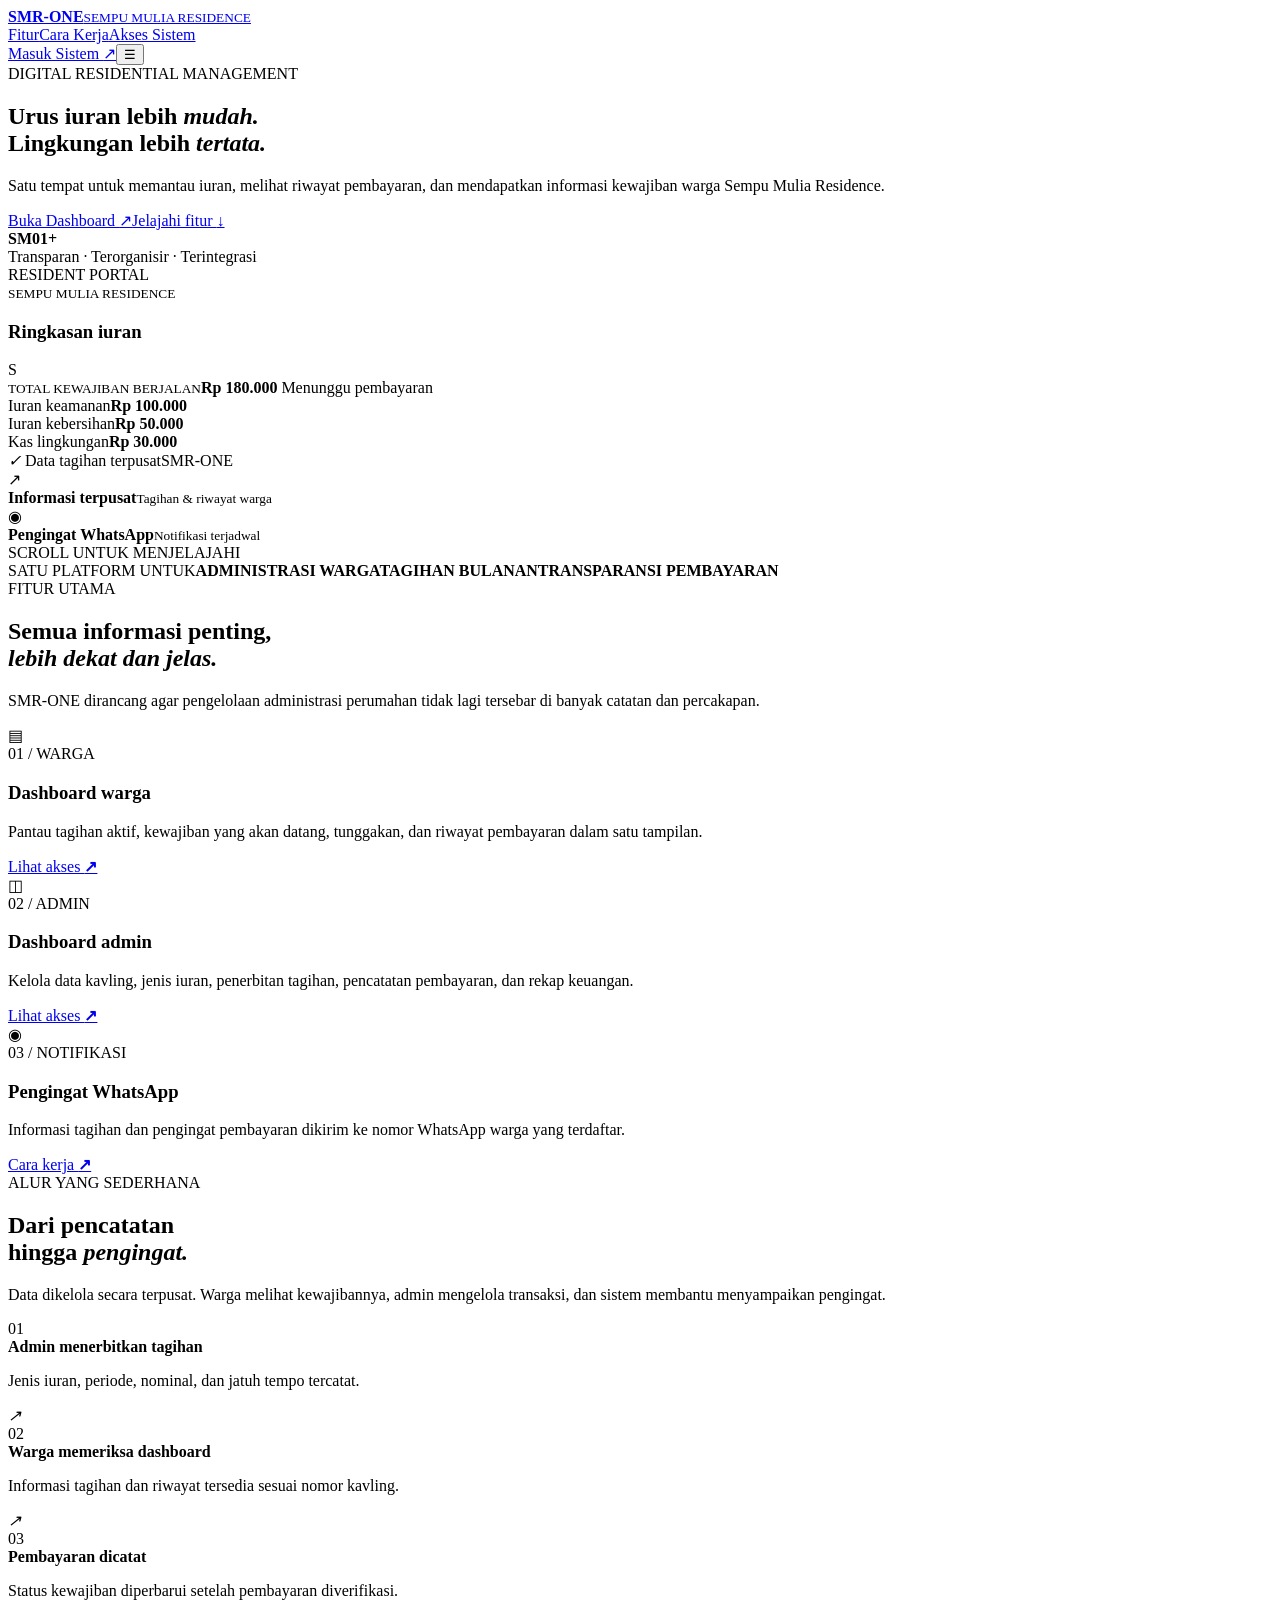
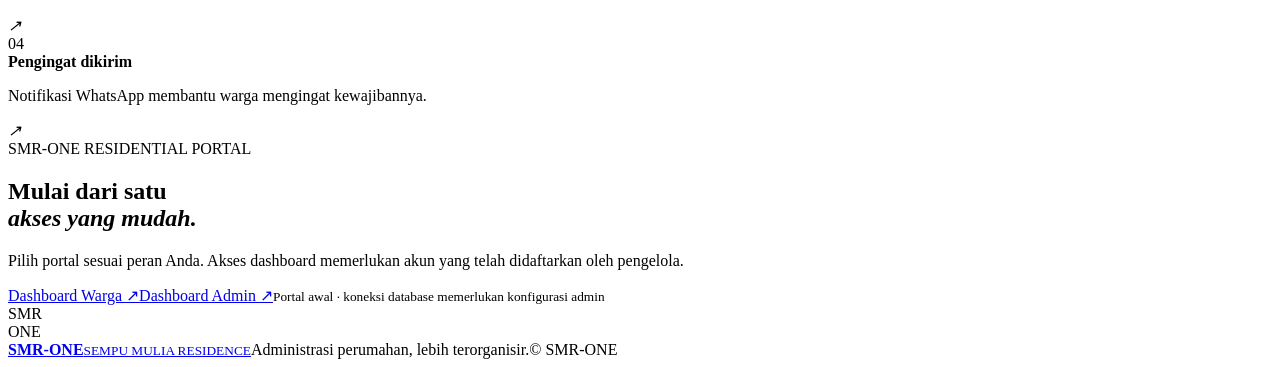
==== index.html @ d4a80c66 "Create SMR-ONE initial web foundation" ====
<!doctype html>
<html lang="id">
<head>
<meta charset="utf-8"><meta name="viewport" content="width=device-width,initial-scale=1">
<meta name="theme-color" content="#101b2d"><meta name="description" content="SMR-ONE, sistem informasi iuran warga Sempu Mulia Residence.">
<title>SMR-ONE | Sempu Mulia Residence</title>
<link rel="preconnect" href="https://fonts.googleapis.com"><link rel="preconnect" href="https://fonts.gstatic.com" crossorigin>
<link href="https://fonts.googleapis.com/css2?family=DM+Sans:wght@400;500;600;700&family=Manrope:wght@400;500;600;700;800&display=swap" rel="stylesheet">
<link rel="stylesheet" href="assets/css/styles.css">
</head>
<body>
<div class="ambient ambient-one"></div><div class="ambient ambient-two"></div>
<header class="site-header">
<a class="brand" href="#home"><span class="brand-mark"><span></span><span></span><span></span></span><span><strong>SMR-ONE</strong><small>SEMPU MULIA RESIDENCE</small></span></a>
<nav class="main-nav"><a href="#fitur">Fitur</a><a href="#cara-kerja">Cara Kerja</a><a href="#akses">Akses Sistem</a></nav>
<a class="header-link" href="#akses">Masuk Sistem <span>↗</span></a><button class="menu-toggle" aria-label="Buka menu" aria-expanded="false">☰</button>
</header>
<main id="home">
<section class="hero section-wrap">
<div class="hero-copy reveal"><div class="eyebrow"><i></i> DIGITAL RESIDENTIAL MANAGEMENT</div>
<h1>Urus iuran lebih <em>mudah.</em><br>Lingkungan lebih <em>tertata.</em></h1>
<p class="hero-lead">Satu tempat untuk memantau iuran, melihat riwayat pembayaran, dan mendapatkan informasi kewajiban warga Sempu Mulia Residence.</p>
<div class="hero-actions"><a class="button button-primary" href="#akses">Buka Dashboard <span>↗</span></a><a class="text-button" href="#fitur">Jelajahi fitur <span>↓</span></a></div>
<div class="hero-proof"><div class="proof-avatars"><b>SM</b><b>01</b><b>+</b></div><span>Transparan · Terorganisir · Terintegrasi</span></div></div>
<div class="hero-visual reveal delay-one"><div class="orbit orbit-a"></div><div class="orbit orbit-b"></div><div class="visual-label"><i class="pulse"></i> RESIDENT PORTAL</div>
<div class="preview-card"><div class="preview-top"><div><small>SEMPU MULIA RESIDENCE</small><h3>Ringkasan iuran</h3></div><div class="mini-logo">S</div></div>
<div class="preview-balance"><small>TOTAL KEWAJIBAN BERJALAN</small><strong>Rp 180.000</strong><span class="status-pill"><i></i> Menunggu pembayaran</span></div>
<div class="preview-lines"><div><span>Iuran keamanan</span><b>Rp 100.000</b></div><div><span>Iuran kebersihan</span><b>Rp 50.000</b></div><div><span>Kas lingkungan</span><b>Rp 30.000</b></div></div>
<div class="preview-footer"><span><i class="tiny-check">✓</i> Data tagihan terpusat</span><span>SMR-ONE</span></div></div>
<div class="float-note note-top"><span class="note-icon">↗</span><div><b>Informasi terpusat</b><small>Tagihan & riwayat warga</small></div></div>
<div class="float-note note-bottom"><span class="wa-icon">◉</span><div><b>Pengingat WhatsApp</b><small>Notifikasi terjadwal</small></div><i class="live-dot"></i></div><div class="visual-glow"></div></div>
<div class="hero-scroll"><span></span> SCROLL UNTUK MENJELAJAHI</div>
</section>
<section class="trust-strip"><div class="section-wrap trust-inner"><span>SATU PLATFORM UNTUK</span><b>ADMINISTRASI WARGA</b><i></i><b>TAGIHAN BULANAN</b><i></i><b>TRANSPARANSI PEMBAYARAN</b></div></section>
<section class="features section-wrap" id="fitur"><div class="section-heading reveal"><div class="eyebrow">FITUR UTAMA</div><h2>Semua informasi penting,<br><em>lebih dekat dan jelas.</em></h2><p>SMR-ONE dirancang agar pengelolaan administrasi perumahan tidak lagi tersebar di banyak catatan dan percakapan.</p></div>
<div class="feature-grid">
<article class="feature-card reveal"><div class="feature-icon blue">▤</div><span class="feature-number">01 / WARGA</span><h3>Dashboard warga</h3><p>Pantau tagihan aktif, kewajiban yang akan datang, tunggakan, dan riwayat pembayaran dalam satu tampilan.</p><a href="#akses">Lihat akses <b>↗</b></a></article>
<article class="feature-card reveal delay-one"><div class="feature-icon green">◫</div><span class="feature-number">02 / ADMIN</span><h3>Dashboard admin</h3><p>Kelola data kavling, jenis iuran, penerbitan tagihan, pencatatan pembayaran, dan rekap keuangan.</p><a href="#akses">Lihat akses <b>↗</b></a></article>
<article class="feature-card reveal delay-two"><div class="feature-icon amber">◉</div><span class="feature-number">03 / NOTIFIKASI</span><h3>Pengingat WhatsApp</h3><p>Informasi tagihan dan pengingat pembayaran dikirim ke nomor WhatsApp warga yang terdaftar.</p><a href="#cara-kerja">Cara kerja <b>↗</b></a></article>
</div></section>
<section class="workflow" id="cara-kerja"><div class="section-wrap workflow-inner"><div class="workflow-copy reveal"><div class="eyebrow">ALUR YANG SEDERHANA</div><h2>Dari pencatatan<br>hingga <em>pengingat.</em></h2><p>Data dikelola secara terpusat. Warga melihat kewajibannya, admin mengelola transaksi, dan sistem membantu menyampaikan pengingat.</p></div>
<div class="steps"><div class="step reveal"><span>01</span><div><b>Admin menerbitkan tagihan</b><p>Jenis iuran, periode, nominal, dan jatuh tempo tercatat.</p></div><i>↗</i></div>
<div class="step reveal delay-one"><span>02</span><div><b>Warga memeriksa dashboard</b><p>Informasi tagihan dan riwayat tersedia sesuai nomor kavling.</p></div><i>↗</i></div>
<div class="step reveal delay-two"><span>03</span><div><b>Pembayaran dicatat</b><p>Status kewajiban diperbarui setelah pembayaran diverifikasi.</p></div><i>↗</i></div>
<div class="step reveal delay-three"><span>04</span><div><b>Pengingat dikirim</b><p>Notifikasi WhatsApp membantu warga mengingat kewajibannya.</p></div><i>↗</i></div></div></div></section>
<section class="access section-wrap" id="akses"><div class="access-panel reveal"><div><div class="eyebrow">SMR-ONE RESIDENTIAL PORTAL</div><h2>Mulai dari satu<br><em>akses yang mudah.</em></h2><p>Pilih portal sesuai peran Anda. Akses dashboard memerlukan akun yang telah didaftarkan oleh pengelola.</p></div>
<div class="access-actions"><a class="button button-light" href="app.html?role=resident">Dashboard Warga <span>↗</span></a><a class="button button-outline" href="app.html?role=admin">Dashboard Admin <span>↗</span></a><small>Portal awal · koneksi database memerlukan konfigurasi admin</small></div><div class="access-decoration">SMR<br><span>ONE</span></div></div></section>
</main>
<footer class="site-footer"><div class="section-wrap footer-inner"><a class="brand footer-brand" href="#home"><span class="brand-mark"><span></span><span></span><span></span></span><span><strong>SMR-ONE</strong><small>SEMPU MULIA RESIDENCE</small></span></a><span>Administrasi perumahan, lebih terorganisir.</span><span>© <span id="year"></span> SMR-ONE</span></div></footer>
<script src="assets/js/main.js"></script></body></html>
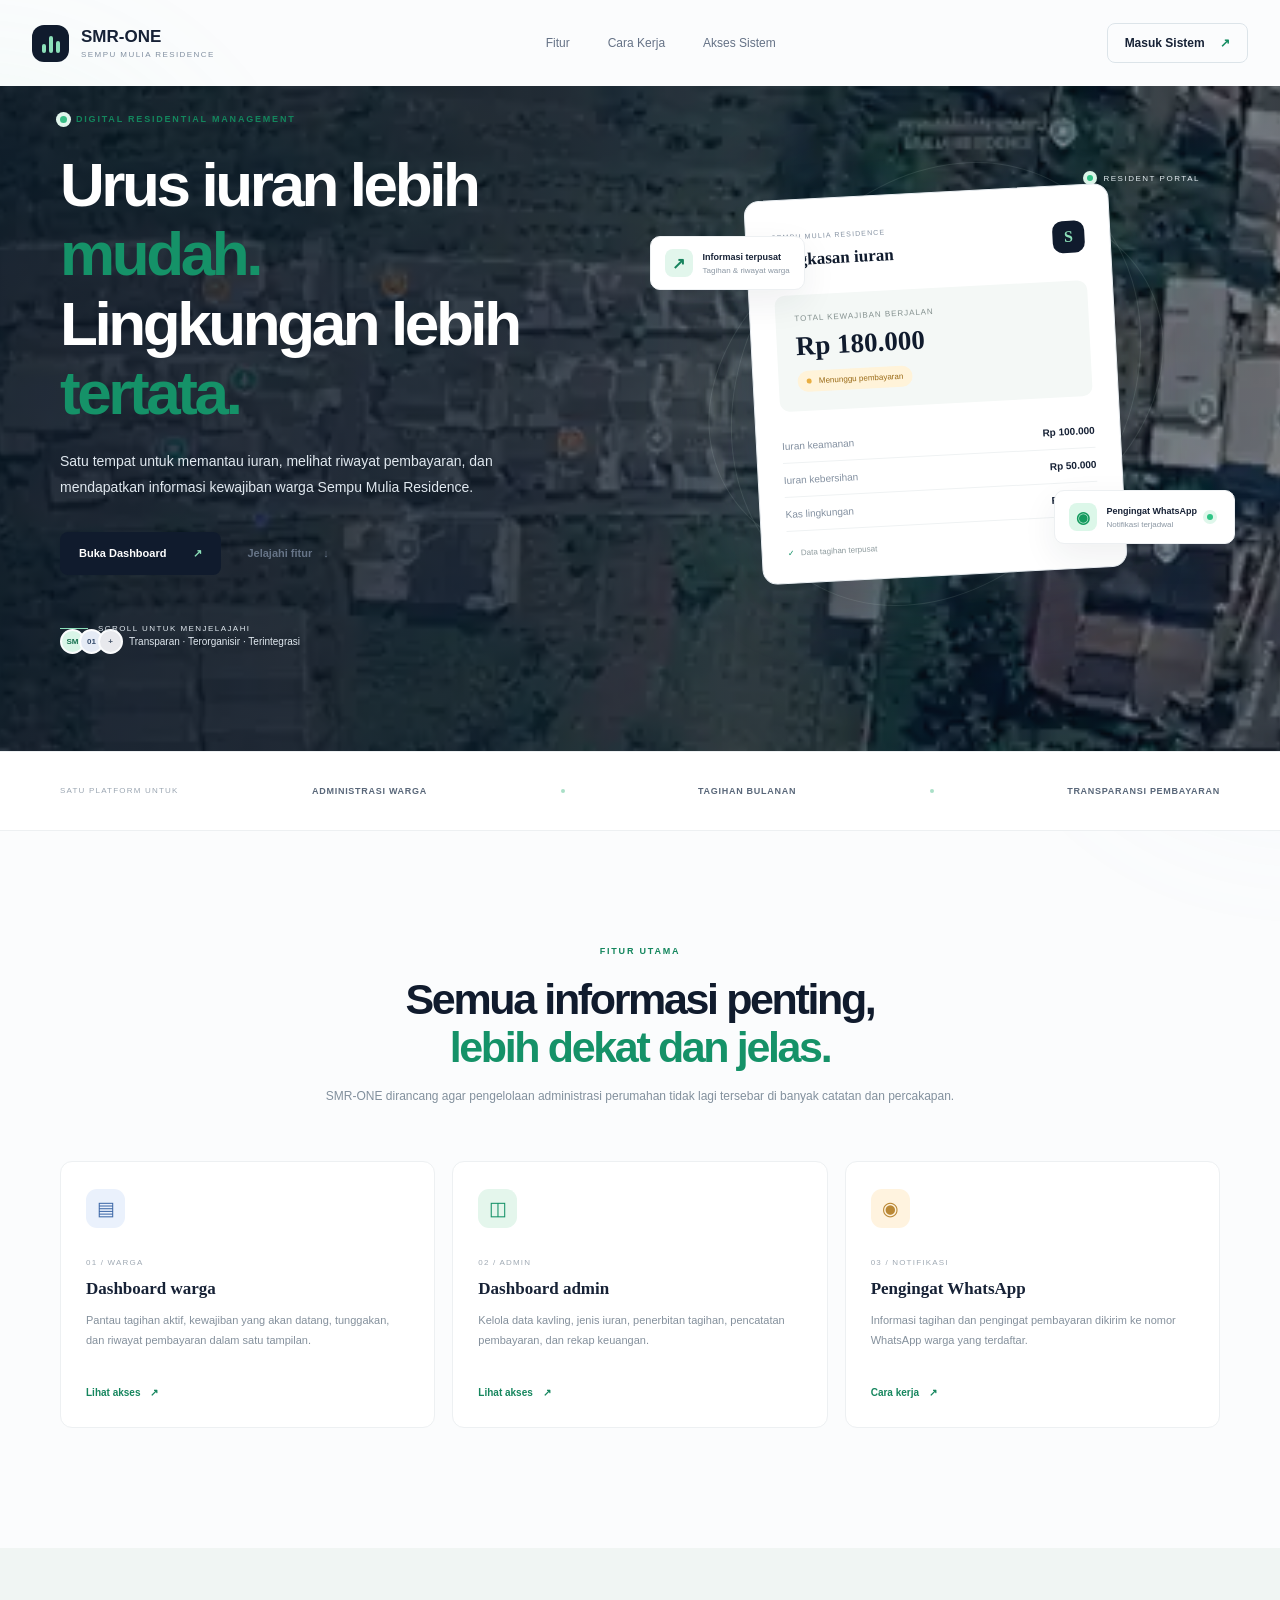
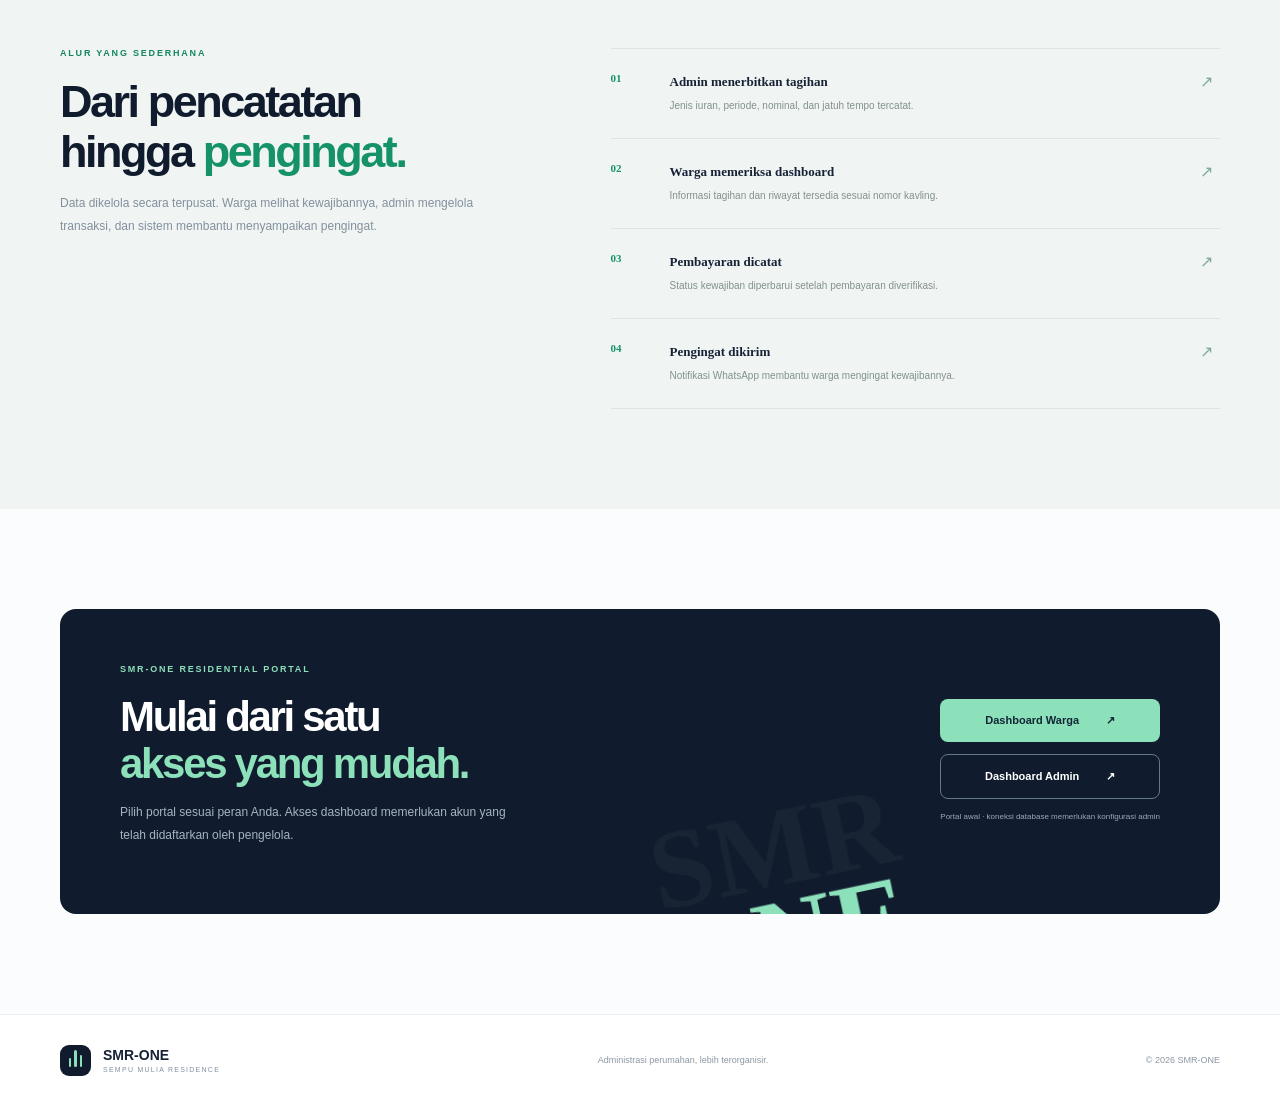
==== commit 743a7e12: "Fix homepage aerial map background and bust CSS cache" ====
--- a/index.html
+++ b/index.html
@@ -6,7 +6,7 @@
 <title>SMR-ONE | Sempu Mulia Residence</title>
 <link rel="preconnect" href="https://fonts.googleapis.com"><link rel="preconnect" href="https://fonts.gstatic.com" crossorigin>
 <link href="https://fonts.googleapis.com/css2?family=DM+Sans:wght@400;500;600;700&family=Manrope:wght@400;500;600;700;800&display=swap" rel="stylesheet">
-<link rel="stylesheet" href="assets/css/styles.css">
+<link rel="stylesheet" href="assets/css/styles.css?v=20261125-mapfix">
 </head>
 <body>
 <div class="ambient ambient-one"></div><div class="ambient ambient-two"></div>
--- a/assets/css/styles.css
+++ b/assets/css/styles.css
@@ -0,0 +1,193 @@
+:root{--navy:#101b2d;--ink:#172236;--muted:#718096;--line:#e8edf2;--paper:#fbfcfd;--green:#8ce0ba}*{box-sizing:border-box}html{scroll-behavior:smooth}body{margin:0;background:var(--paper);color:var(--ink);font-family:"DM Sans",sans-serif;overflow-x:hidden}a{color:inherit;text-decoration:none}.section-wrap{width:min(1160px,calc(100% - 64px));margin:auto}.site-header{height:86px;width:min(1280px,calc(100% - 64px));margin:auto;display:flex;align-items:center;justify-content:space-between;position:relative;z-index:5}.brand{display:flex;align-items:center;gap:12px}.brand strong{display:block;font:800 17px Manrope,sans-serif}.brand small{display:block;font-size:8px;letter-spacing:.18em;color:#8290a1;margin-top:3px}.brand-mark{width:37px;height:37px;border-radius:12px;background:var(--navy);display:flex;align-items:end;justify-content:center;gap:3px;padding:9px}.brand-mark span{width:4px;border-radius:4px;background:var(--green)}.brand-mark span:nth-child(1){height:9px}.brand-mark span:nth-child(2){height:17px}.brand-mark span:nth-child(3){height:12px}.main-nav{display:flex;gap:38px;font-size:12px;color:#657286}.main-nav a:hover,.text-button:hover{color:#13865d}.header-link{font-size:12px;font-weight:700;border:1px solid #dce4e9;padding:12px 17px;border-radius:8px}.header-link span{margin-left:12px;color:#148c61}.menu-toggle{display:none;border:0;background:none;font-size:23px}.hero{min-height:620px;display:grid;grid-template-columns:1.02fr .98fr;align-items:center;position:relative;padding:28px 0 88px}.eyebrow{font-size:9px;font-weight:700;letter-spacing:.2em;color:#13865d;display:flex;align-items:center;gap:9px}.eyebrow>i{width:7px;height:7px;background:#38bd85;border-radius:50%;box-shadow:0 0 0 4px #e1f6ec}.hero h1,.section-heading h2,.workflow h2,.access h2{font:700 clamp(39px,5vw,62px)/1.12 Manrope,sans-serif;letter-spacing:-.055em;margin:26px 0 20px;color:var(--navy)}h1 em,h2 em{font-style:normal;color:#159268}.hero-lead{max-width:490px;color:#718096;font-size:14px;line-height:1.9}.hero-actions{display:flex;align-items:center;gap:26px;margin-top:31px}.button{display:inline-flex;align-items:center;justify-content:center;gap:27px;padding:15px 19px;border-radius:8px;font-size:11px;font-weight:700;transition:transform .25s,box-shadow .25s}.button:hover{transform:translateY(-3px);box-shadow:0 12px 25px #102b3a1c}.button-primary{background:var(--navy);color:white}.button-primary span{color:var(--green)}.text-button{font-size:11px;font-weight:700;color:#667487}.text-button span{margin-left:8px}.hero-proof{display:flex;align-items:center;gap:12px;margin-top:54px;color:#8995a3;font-size:10px}.proof-avatars{display:flex}.proof-avatars b{width:25px;height:25px;border-radius:50%;background:#d9f5e8;border:2px solid var(--paper);display:grid;place-items:center;font-size:8px;color:#14704e;margin-right:-6px}.proof-avatars b:nth-child(2){background:#e5ebf5;color:#334b6b}.proof-avatars b:nth-child(3){background:#e8e9ed;color:#48566a}.hero-visual{height:475px;position:relative;display:grid;place-items:center}.orbit{position:absolute;border:1px solid #e8eee9;border-radius:50%;transform:rotate(-22deg)}.orbit-a{width:470px;height:350px}.orbit-b{width:380px;height:470px;transform:rotate(34deg)}.visual-label{position:absolute;top:28px;right:20px;font-size:8px;letter-spacing:.19em;color:#8b98a5}.preview-card{width:min(365px,80%);position:relative;z-index:2;background:#fff;border:1px solid #e8edf1;border-radius:15px;padding:25px;box-shadow:0 24px 70px #152b3c18;transform:rotate(-3deg);animation:float 7s ease-in-out infinite}.preview-top{display:flex;align-items:center;justify-content:space-between}.preview-top small{font-size:7px;letter-spacing:.16em;color:#8491a1}.preview-top h3{font:700 17px Manrope;margin:7px 0;color:var(--navy)}.mini-logo{background:var(--navy);color:var(--green);width:32px;height:32px;border-radius:10px;display:grid;place-items:center;font:800 16px Manrope}.preview-balance{background:#f4f8f6;border-radius:10px;padding:19px;margin:18px 0}.preview-balance small{display:block;color:#84918f;font-size:8px;letter-spacing:.12em}.preview-balance strong{display:block;font:800 27px Manrope;color:var(--navy);margin:8px 0}.status-pill{font-size:8px;color:#9a6b17;background:#fff3d9;border-radius:20px;padding:6px 9px;display:inline-block}.status-pill i{display:inline-block;width:5px;height:5px;background:#e9ae40;border-radius:50%;margin-right:5px}.preview-lines div{display:flex;justify-content:space-between;padding:11px 0;border-bottom:1px solid #eff2f3;font-size:10px}.preview-lines span{color:#8491a1}.preview-lines b{font-size:10px}.preview-footer{display:flex;justify-content:space-between;margin-top:17px;color:#8d9a9d;font-size:8px}.tiny-check{color:#159268;font-style:normal;margin-right:4px}.float-note{position:absolute;z-index:3;display:flex;align-items:center;gap:10px;background:white;padding:12px 14px;border:1px solid #edf0f2;border-radius:10px;box-shadow:0 13px 35px #162c3b12}.float-note b,.float-note small{display:block}.float-note b{font-size:9px}.float-note small{font-size:8px;color:#8b97a3;margin-top:4px}.note-top{top:90px;left:-2px;animation:float 6s ease-in-out infinite reverse}.note-bottom{bottom:77px;right:-15px;animation:float 6s 1s ease-in-out infinite}.note-icon,.wa-icon{width:28px;height:28px;border-radius:8px;display:grid;place-items:center;background:#e2f6ec;color:#16835d;font-weight:700}.wa-icon{background:#dcf7e9;color:#159b5f}.visual-glow{position:absolute;width:300px;height:300px;background:#c6f1dc;filter:blur(90px);opacity:.32}.pulse,.live-dot{display:inline-block;width:6px;height:6px;border-radius:50%;background:#30c486;margin-right:7px;box-shadow:0 0 0 4px #dff7eb;animation:pulse 2s infinite}.hero-scroll{position:absolute;bottom:30px;left:0;font-size:8px;letter-spacing:.18em;color:#9aa5af;display:flex;align-items:center;gap:10px}.hero-scroll span{width:28px;height:1px;background:#8ed7b7}.trust-strip{border-block:1px solid #edf0f2;background:#fff}.trust-inner{min-height:78px;display:flex;align-items:center;justify-content:space-between;gap:18px}.trust-inner span{font-size:8px;letter-spacing:.15em;color:#9ba6b2}.trust-inner b{font-size:9px;letter-spacing:.08em;color:#596779}.trust-inner i{width:4px;height:4px;border-radius:50%;background:#a9dfc7}.features{padding:115px 0 120px}.section-heading{text-align:center;max-width:650px;margin:0 auto 53px}.section-heading .eyebrow{justify-content:center}.section-heading h2,.workflow h2,.access h2{font-size:43px;margin:19px 0 14px}.section-heading p,.workflow-copy p,.access p{color:#82909d;font-size:12px;line-height:1.9}.feature-grid{display:grid;grid-template-columns:repeat(3,1fr);gap:17px}.feature-card{background:#fff;border:1px solid #edf0f2;border-radius:12px;padding:27px 25px;min-height:250px;transition:transform .3s,border .3s,box-shadow .3s}.feature-card:hover{transform:translateY(-7px);border-color:#cdebdc;box-shadow:0 20px 45px #1933480c}.feature-icon{width:39px;height:39px;border-radius:11px;display:grid;place-items:center;font-size:19px;margin-bottom:23px}.feature-icon.blue{background:#eaf1fc;color:#416ba9}.feature-icon.green{background:#e4f6ec;color:#159268}.feature-icon.amber{background:#fff3df;color:#ba8836}.feature-number{font-size:8px;letter-spacing:.15em;color:#a0aab4}.feature-card h3{font:700 17px Manrope;margin:10px 0}.feature-card p{font-size:11px;line-height:1.85;color:#84909c;min-height:61px}.feature-card>a{font-size:10px;font-weight:700;color:#16865e;display:inline-flex;gap:10px}.workflow{background:#f0f5f3;padding:100px 0}.workflow-inner{display:grid;grid-template-columns:.85fr 1.15fr;gap:100px}.workflow-copy{position:sticky;top:80px;align-self:start}.workflow-copy h2{font-size:45px}.steps{border-top:1px solid #dce6e1}.step{display:grid;grid-template-columns:43px 1fr 20px;align-items:start;gap:16px;padding:23px 0;border-bottom:1px solid #dce6e1}.step>span{font:700 11px Manrope;color:#159268}.step b{font:700 13px Manrope}.step p{font-size:10px;color:#82908d;line-height:1.8;margin:7px 0 0}.step>i{font-style:normal;color:#7da995}.access{padding:100px 0}.access-panel{position:relative;overflow:hidden;background:var(--navy);border-radius:16px;padding:55px 60px;display:flex;align-items:center;justify-content:space-between;color:#fff}.access .eyebrow{color:var(--green)}.access h2{color:#fff;font-size:42px}.access h2 em{color:var(--green)}.access p{max-width:390px;color:#a6b4c2}.access-actions{display:flex;flex-direction:column;gap:12px;position:relative;z-index:2;min-width:205px}.button-light{background:var(--green);color:#112536}.button-outline{border:1px solid #65778a;color:#fff}.access-actions small{font-size:8px;color:#9aa9b9;line-height:1.6}.access-decoration{position:absolute;right:27%;bottom:-68px;font:800 112px/.8 Manrope;color:#ffffff08;transform:rotate(-12deg);pointer-events:none}.access-decoration span{color:#8ce0ba}.site-footer{border-top:1px solid #e9eef0;background:white}.footer-inner{min-height:91px;display:flex;align-items:center;justify-content:space-between;gap:20px}.footer-brand .brand-mark{width:31px;height:31px;border-radius:9px}.footer-brand strong{font-size:14px}.footer-brand small{font-size:7px}.footer-inner>span{font-size:9px;color:#8b97a3}.ambient{position:absolute;width:350px;height:350px;pointer-events:none;filter:blur(110px);opacity:.13;border-radius:50%;z-index:-1}.ambient-one{background:#75dcb0;top:120px;left:-200px}.ambient-two{background:#a3c7e9;top:400px;right:-200px}@keyframes float{0%,100%{translate:0 0}50%{translate:0 -10px}}@keyframes pulse{50%{box-shadow:0 0 0 7px #dff7eb88}}.reveal{opacity:0;transform:translateY(22px);transition:opacity .8s ease,transform .8s cubic-bezier(.2,.7,.2,1)}.reveal.visible{opacity:1;transform:translateY(0)}.delay-one{transition-delay:.12s}.delay-two{transition-delay:.22s}.delay-three{transition-delay:.32s}@media(max-width:800px){.site-header{height:72px}.main-nav{display:none;position:absolute;top:65px;left:0;right:0;padding:20px;background:white;border:1px solid var(--line);border-radius:12px;box-shadow:0 15px 35px #152b3c12;flex-direction:column;gap:20px}.main-nav.open{display:flex}.header-link{margin-left:auto;margin-right:17px}.menu-toggle{display:block}.hero{grid-template-columns:1fr;padding-top:65px;gap:20px}.hero h1{font-size:clamp(39px,9vw,58px)}.hero-visual{height:420px}.hero-scroll{display:none}.trust-inner{flex-wrap:wrap;justify-content:center;padding:18px 0;height:auto}.trust-inner span{width:100%;text-align:center}.trust-inner b{font-size:8px}.features{padding:80px 0}.feature-grid{grid-template-columns:1fr}.feature-card{min-height:0}.feature-card p{min-height:0}.workflow-inner{grid-template-columns:1fr;gap:35px}.workflow-copy{position:static}.access-panel{padding:40px 30px;display:block}.access-actions{margin-top:25px;max-width:260px}.access-decoration{right:0}.footer-inner{padding:22px 0;flex-wrap:wrap}.footer-inner>span{width:100%}}@media(max-width:480px){.section-wrap,.site-header{width:calc(100% - 38px)}.header-link{font-size:10px;padding:10px}.hero{padding-top:48px}.hero h1{font-size:39px}.hero-lead{font-size:12px}.hero-actions{gap:17px}.hero-visual{height:370px}.preview-card{padding:18px;width:84%}.preview-balance strong{font-size:23px}.note-top{left:-4px;top:48px}.note-bottom{right:-6px;bottom:48px}.float-note{padding:9px}.float-note b{font-size:8px}.float-note small{font-size:7px}.orbit-a{width:330px}.orbit-b{height:360px}.section-heading h2,.workflow h2,.access h2{font-size:35px}.workflow{padding:75px 0}.access{padding:70px 0}.access-panel{padding:35px 23px}.trust-inner{gap:11px}.trust-inner b{font-size:7px}}@media(prefers-reduced-motion:reduce){*,*::before,*::after{scroll-behavior:auto!important;animation-duration:.01ms!important;animation-iteration-count:1!important;transition-duration:.01ms!important}.reveal{opacity:1;transform:none}}
+/* SMR-ONE: authentic residential aerial hero background */
+.hero{
+ width:100%;
+ padding-left:max(32px,calc((100vw - 1160px)/2));
+ padding-right:max(32px,calc((100vw - 1160px)/2));
+ background-image:linear-gradient(90deg,rgba(9,22,37,.91) 0%,rgba(9,22,37,.78) 43%,rgba(9,22,37,.42) 72%,rgba(9,22,37,.28) 100%),url('../images/smr-one-residence.webp');
+ background-size:cover;
+ background-position:center 48%;
+ border-radius:0;
+}
+.hero h1{color:#fff}
+.hero-lead{color:#d2dce5}
+.hero-proof{color:#d4dce4}
+.hero-scroll{color:#d1dce4}
+.hero-scroll span{background:#8ce0ba}
+.hero-visual .orbit{border-color:#d6eee1;opacity:.27}
+.hero-visual .visual-label{color:#d6e4eb}
+.hero-visual .visual-glow{background:#8ce0ba;opacity:.19}
+@media(max-width:800px){
+ .hero{padding-left:32px;padding-right:32px;background-position:57% center}
+}
+@media(max-width:480px){
+ .hero{padding-left:19px;padding-right:19px;background-position:54% center}
+}
+
+/* Responsive system: desktop, laptop, tablet, and mobile */
+img,svg,video,canvas{max-width:100%;height:auto}
+html{scroll-padding-top:84px}
+body{min-width:320px}
+button,a,input,select,textarea{touch-action:manipulation}
+.site-header{gap:16px}
+.hero{isolation:isolate;min-width:0}
+.hero-copy,.hero-visual,.feature-card,.workflow-copy,.steps,.access-panel{min-width:0}
+.hero h1{overflow-wrap:break-word}
+.preview-card{max-width:calc(100% - 36px)}
+.feature-card,.step,.access-panel{overflow-wrap:anywhere}
+@media(min-width:1440px){
+ .section-wrap{width:min(1240px,calc(100% - 96px))}
+ .site-header{width:min(1360px,calc(100% - 96px))}
+ .hero{min-height:700px}
+}
+@media(min-width:801px) and (max-width:1100px){
+ .section-wrap{width:calc(100% - 56px)}
+ .site-header{width:calc(100% - 56px)}
+ .main-nav{gap:22px}
+ .hero{grid-template-columns:minmax(0,1fr) minmax(0,.9fr);gap:14px;min-height:590px}
+ .hero h1{font-size:clamp(40px,5.1vw,55px)}
+ .hero-visual{height:430px}
+ .orbit-a{width:390px;height:310px}
+ .orbit-b{width:320px;height:410px}
+ .note-top{left:-12px}
+ .note-bottom{right:-8px}
+ .workflow-inner{gap:48px}
+ .access-panel{gap:28px;padding:48px}
+}
+@media(max-width:800px){
+ html{scroll-padding-top:72px}
+ .site-header{width:calc(100% - 48px)}
+ .hero{width:100%;padding-left:24px;padding-right:24px;grid-template-columns:minmax(0,1fr);gap:10px}
+ .hero-copy{max-width:680px}
+ .hero-visual{width:min(100%,620px);margin:0 auto;height:410px}
+ .trust-inner{row-gap:14px}
+ .feature-grid{grid-template-columns:repeat(2,minmax(0,1fr))}
+ .workflow-inner{grid-template-columns:minmax(0,1fr);gap:30px}
+ .workflow-copy{max-width:650px}
+ .access-panel{gap:26px}
+}
+@media(max-width:600px){
+ .site-header{height:68px;width:calc(100% - 36px);gap:8px}
+ .brand{gap:9px}
+ .brand-mark{width:34px;height:34px}
+ .brand strong{font-size:15px}
+ .brand small{font-size:7px}
+ .header-link{margin-left:auto;margin-right:4px;padding:10px 11px;font-size:10px;white-space:nowrap}
+ .header-link span{margin-left:5px}
+ .menu-toggle{font-size:21px;padding:6px}
+ .main-nav{top:60px}
+ .hero{padding:43px 19px 62px;gap:0}
+ .hero h1{font-size:clamp(36px,8.7vw,48px);line-height:1.12;margin:22px 0 16px}
+ .hero-lead{font-size:12px;line-height:1.8}
+ .hero-actions{flex-wrap:wrap;gap:14px;margin-top:24px}
+ .button{padding:14px 16px;gap:16px}
+ .hero-proof{margin-top:32px;font-size:9px}
+ .hero-visual{height:355px;margin-top:8px}
+ .preview-card{width:min(340px,82%);padding:17px;transform:rotate(-1.5deg)}
+ .preview-top h3{font-size:15px}
+ .preview-balance{padding:15px;margin:14px 0}
+ .preview-balance strong{font-size:22px}
+ .preview-lines div{font-size:9px;padding:9px 0}
+ .float-note{gap:7px;padding:9px}
+ .float-note b{font-size:8px}
+ .float-note small{font-size:7px}
+ .note-top{top:35px;left:0}
+ .note-bottom{bottom:35px;right:0}
+ .orbit-a{width:290px;height:270px}
+ .orbit-b{width:260px;height:340px}
+ .visual-label{right:5px;top:8px;font-size:7px}
+ .trust-inner{width:calc(100% - 38px);gap:10px}
+ .trust-inner b{font-size:7px}
+ .features{padding:68px 0 75px}
+ .section-heading{margin-bottom:32px}
+ .section-heading h2,.workflow h2,.access h2{font-size:clamp(30px,7vw,36px)}
+ .section-heading p,.workflow-copy p,.access p{font-size:11px}
+ .feature-grid{grid-template-columns:minmax(0,1fr);gap:12px}
+ .feature-card{padding:23px;min-height:0}
+ .feature-card p{min-height:0}
+ .workflow{padding:68px 0}
+ .step{grid-template-columns:32px minmax(0,1fr) 14px;gap:10px;padding:19px 0}
+ .step b{font-size:12px}
+ .step p{font-size:10px}
+ .access{padding:62px 0}
+ .access-panel{padding:30px 22px;border-radius:13px}
+ .access-actions{max-width:none;width:100%}
+ .access-actions .button{width:100%;justify-content:space-between}
+ .access-decoration{font-size:78px;right:4px;bottom:-40px}
+ .footer-inner{gap:14px}
+ .footer-inner>span{font-size:8px}
+}
+@media(max-width:380px){
+ .site-header{width:calc(100% - 28px)}
+ .brand small{letter-spacing:.12em}
+ .header-link{font-size:9px;padding:9px}
+ .hero{padding-left:15px;padding-right:15px}
+ .hero h1{font-size:35px}
+ .hero-visual{height:325px}
+ .preview-card{width:86%;padding:14px}
+ .note-top{left:-3px}
+ .note-bottom{right:-3px}
+ .float-note{padding:7px}
+ .float-note b{font-size:7px}
+ .float-note small{font-size:6px}
+ .section-wrap{width:calc(100% - 30px)}
+}
+@media(orientation:landscape) and (max-height:500px) and (max-width:950px){
+ .hero{padding-top:28px;grid-template-columns:minmax(0,1fr) minmax(0,.9fr)}
+ .hero-visual{height:300px}
+ .hero-proof{margin-top:20px}
+ .hero-scroll{display:none}
+}
+@media(prefers-reduced-motion:reduce){
+ html{scroll-behavior:auto}
+ .preview-card,.float-note,.pulse,.live-dot{animation:none!important}
+ .reveal{opacity:1;transform:none}
+}
+
+
+/* SMR-ONE map background: explicit image and overlay layers */
+.hero{
+  position:relative;
+  isolation:isolate;
+  overflow:hidden;
+  background:#101b2d !important;
+  background-image:none !important;
+}
+.hero::before{
+  content:"";
+  position:absolute;
+  inset:0;
+  z-index:0;
+  pointer-events:none;
+  background-image:url("../images/smr-one-residence.webp?v=20261125");
+  background-size:cover;
+  background-position:center 48%;
+  background-repeat:no-repeat;
+  opacity:.78;
+}
+.hero::after{
+  content:"";
+  position:absolute;
+  inset:0;
+  z-index:0;
+  pointer-events:none;
+  background:linear-gradient(90deg,rgba(8,20,34,.82) 0%,rgba(8,20,34,.67) 42%,rgba(8,20,34,.40) 72%,rgba(8,20,34,.30) 100%);
+}
+.hero-copy,.hero-visual,.hero-scroll{
+  position:relative;
+  z-index:1;
+}
+.hero h1{color:#fff}
+.hero-lead{color:#e0e8ef}
+.hero-proof,.hero-scroll{color:#e0e8ef}
+.hero-visual .orbit{border-color:rgba(230,255,241,.38)}
+.hero-visual .visual-label{color:#e5edf2}
+.hero-visual .visual-glow{background:#8ce0ba;opacity:.15}
+@media(max-width:800px){
+  .hero::before{background-position:57% center;opacity:.72}
+  .hero::after{background:linear-gradient(180deg,rgba(8,20,34,.78),rgba(8,20,34,.62) 48%,rgba(8,20,34,.72))}
+}
+@media(max-width:480px){
+  .hero::before{background-position:54% center;opacity:.68}
+}
+
